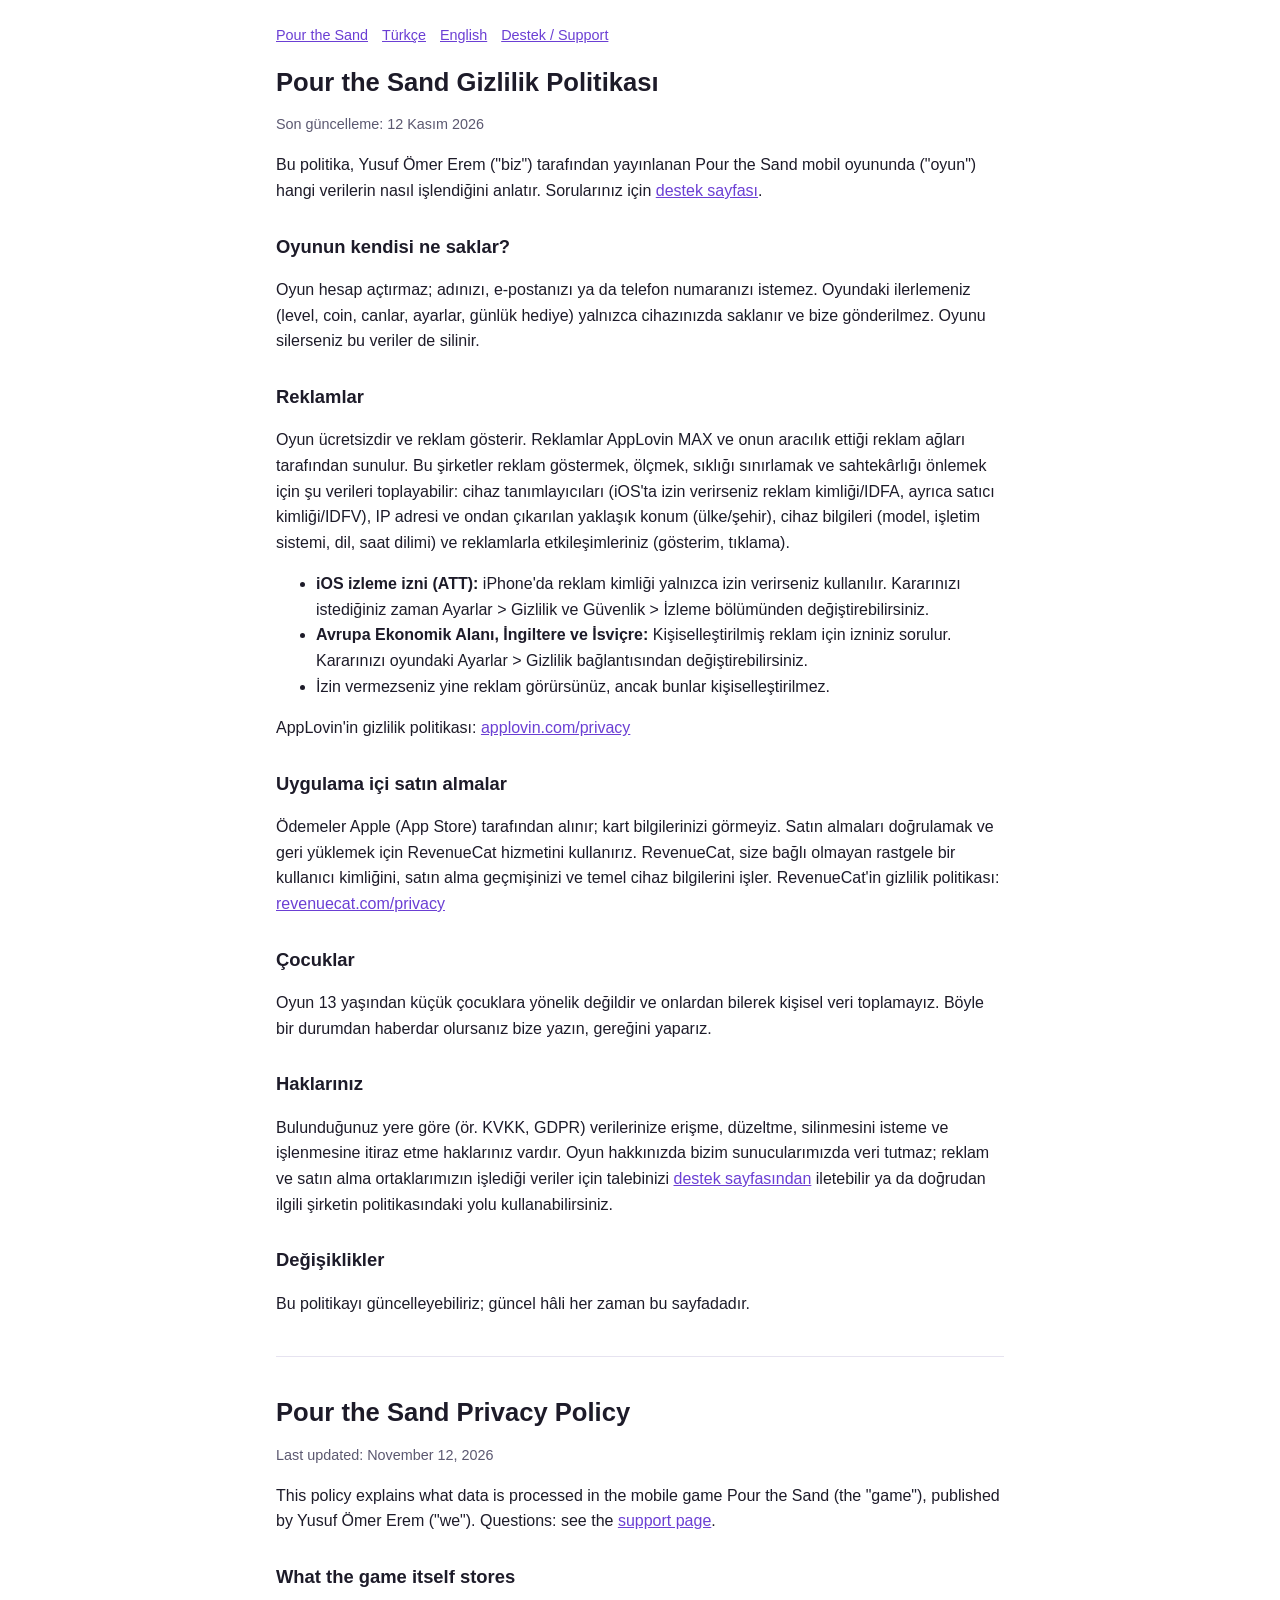
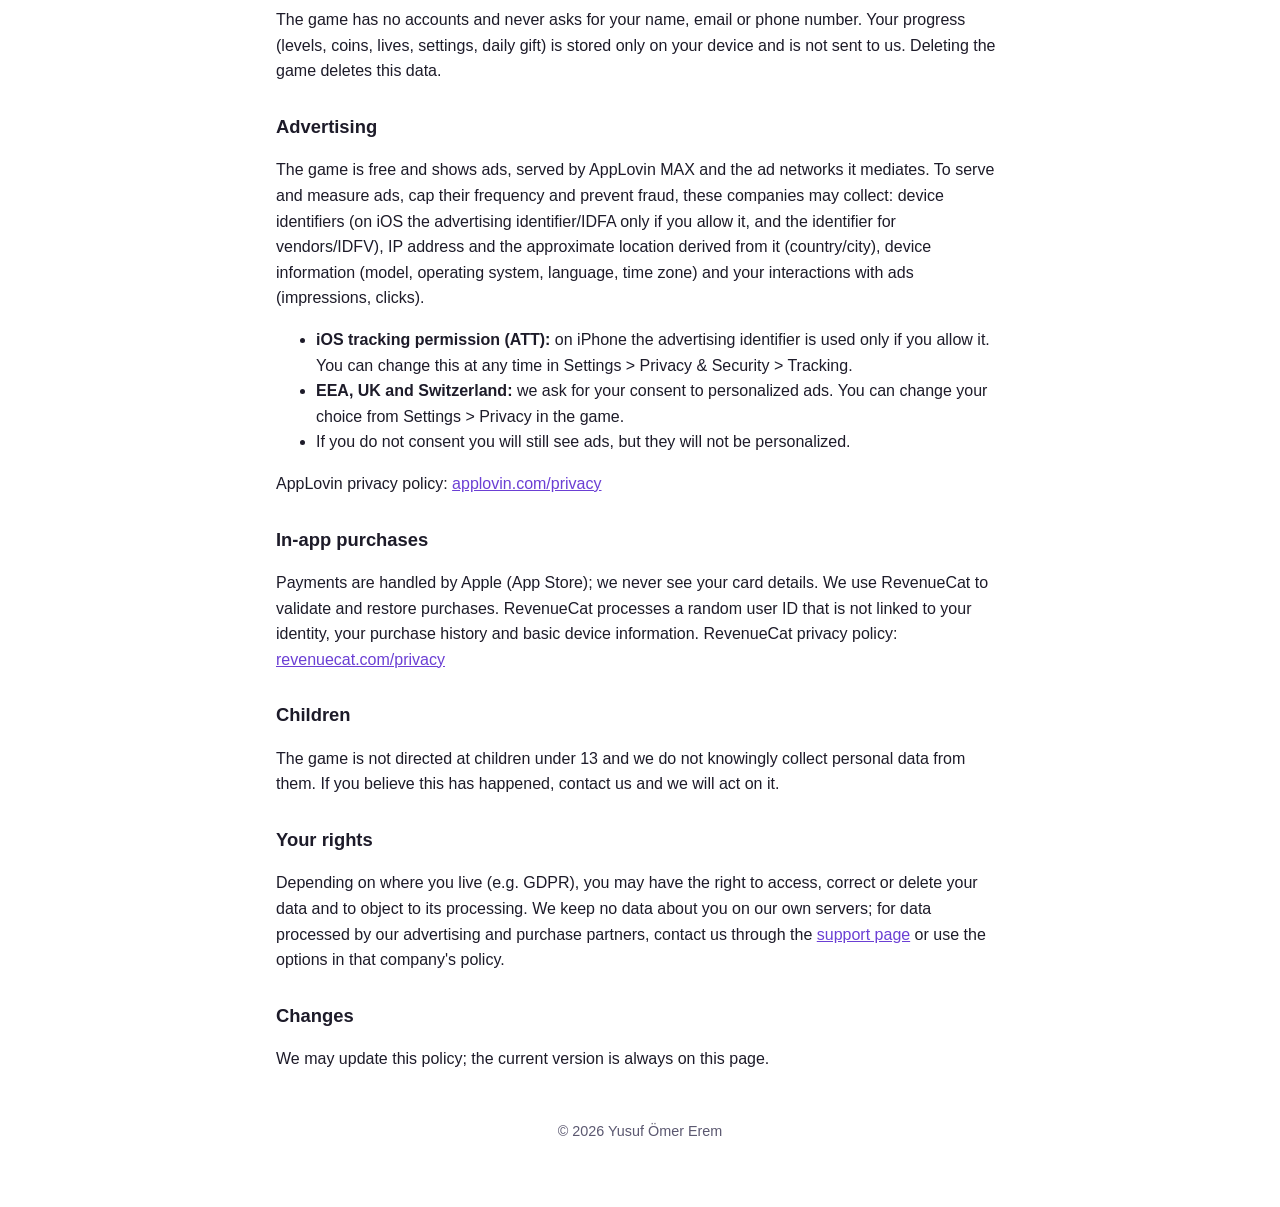
==== privacy/index.html @ 339baf0d "Pour the Sand web sitesi: ana sayfa, gizlilik politikası, destek Co-Authored-By: Claude Opus 5.5 <no" ====
<!doctype html>
<html lang="tr">
<head>
<meta charset="utf-8">
<meta name="viewport" content="width=device-width, initial-scale=1">
<title>Pour the Sand · Gizlilik Politikası / Privacy Policy</title>
<link rel="stylesheet" href="../style.css">
</head>
<body>
<main>
<nav class="muted"><a href="../">Pour the Sand</a><a href="#tr">Türkçe</a><a href="#en">English</a><a href="../support/">Destek / Support</a></nav>

<section id="tr">
<h1>Pour the Sand Gizlilik Politikası</h1>
<p class="muted">Son güncelleme: 12 Kasım 2026</p>

<p>Bu politika, Yusuf Ömer Erem ("biz") tarafından yayınlanan Pour the Sand mobil oyununda ("oyun") hangi verilerin nasıl işlendiğini anlatır. Sorularınız için <a href="../support/">destek sayfası</a>.</p>

<h2>Oyunun kendisi ne saklar?</h2>
<p>Oyun hesap açtırmaz; adınızı, e-postanızı ya da telefon numaranızı istemez. Oyundaki ilerlemeniz (level, coin, canlar, ayarlar, günlük hediye) yalnızca cihazınızda saklanır ve bize gönderilmez. Oyunu silerseniz bu veriler de silinir.</p>

<h2>Reklamlar</h2>
<p>Oyun ücretsizdir ve reklam gösterir. Reklamlar AppLovin MAX ve onun aracılık ettiği reklam ağları tarafından sunulur. Bu şirketler reklam göstermek, ölçmek, sıklığı sınırlamak ve sahtekârlığı önlemek için şu verileri toplayabilir: cihaz tanımlayıcıları (iOS'ta izin verirseniz reklam kimliği/IDFA, ayrıca satıcı kimliği/IDFV), IP adresi ve ondan çıkarılan yaklaşık konum (ülke/şehir), cihaz bilgileri (model, işletim sistemi, dil, saat dilimi) ve reklamlarla etkileşimleriniz (gösterim, tıklama).</p>
<ul>
  <li><strong>iOS izleme izni (ATT):</strong> iPhone'da reklam kimliği yalnızca izin verirseniz kullanılır. Kararınızı istediğiniz zaman Ayarlar &gt; Gizlilik ve Güvenlik &gt; İzleme bölümünden değiştirebilirsiniz.</li>
  <li><strong>Avrupa Ekonomik Alanı, İngiltere ve İsviçre:</strong> Kişiselleştirilmiş reklam için izniniz sorulur. Kararınızı oyundaki Ayarlar &gt; Gizlilik bağlantısından değiştirebilirsiniz.</li>
  <li>İzin vermezseniz yine reklam görürsünüz, ancak bunlar kişiselleştirilmez.</li>
</ul>
<p>AppLovin'in gizlilik politikası: <a href="https://www.applovin.com/privacy/">applovin.com/privacy</a></p>

<h2>Uygulama içi satın almalar</h2>
<p>Ödemeler Apple (App Store) tarafından alınır; kart bilgilerinizi görmeyiz. Satın almaları doğrulamak ve geri yüklemek için RevenueCat hizmetini kullanırız. RevenueCat, size bağlı olmayan rastgele bir kullanıcı kimliğini, satın alma geçmişinizi ve temel cihaz bilgilerini işler. RevenueCat'in gizlilik politikası: <a href="https://www.revenuecat.com/privacy">revenuecat.com/privacy</a></p>

<h2>Çocuklar</h2>
<p>Oyun 13 yaşından küçük çocuklara yönelik değildir ve onlardan bilerek kişisel veri toplamayız. Böyle bir durumdan haberdar olursanız bize yazın, gereğini yaparız.</p>

<h2>Haklarınız</h2>
<p>Bulunduğunuz yere göre (ör. KVKK, GDPR) verilerinize erişme, düzeltme, silinmesini isteme ve işlenmesine itiraz etme haklarınız vardır. Oyun hakkınızda bizim sunucularımızda veri tutmaz; reklam ve satın alma ortaklarımızın işlediği veriler için talebinizi <a href="../support/">destek sayfasından</a> iletebilir ya da doğrudan ilgili şirketin politikasındaki yolu kullanabilirsiniz.</p>

<h2>Değişiklikler</h2>
<p>Bu politikayı güncelleyebiliriz; güncel hâli her zaman bu sayfadadır.</p>
</section>

<hr>

<section id="en" lang="en">
<h1>Pour the Sand Privacy Policy</h1>
<p class="muted">Last updated: November 12, 2026</p>

<p>This policy explains what data is processed in the mobile game Pour the Sand (the "game"), published by Yusuf Ömer Erem ("we"). Questions: see the <a href="../support/">support page</a>.</p>

<h2>What the game itself stores</h2>
<p>The game has no accounts and never asks for your name, email or phone number. Your progress (levels, coins, lives, settings, daily gift) is stored only on your device and is not sent to us. Deleting the game deletes this data.</p>

<h2>Advertising</h2>
<p>The game is free and shows ads, served by AppLovin MAX and the ad networks it mediates. To serve and measure ads, cap their frequency and prevent fraud, these companies may collect: device identifiers (on iOS the advertising identifier/IDFA only if you allow it, and the identifier for vendors/IDFV), IP address and the approximate location derived from it (country/city), device information (model, operating system, language, time zone) and your interactions with ads (impressions, clicks).</p>
<ul>
  <li><strong>iOS tracking permission (ATT):</strong> on iPhone the advertising identifier is used only if you allow it. You can change this at any time in Settings &gt; Privacy &amp; Security &gt; Tracking.</li>
  <li><strong>EEA, UK and Switzerland:</strong> we ask for your consent to personalized ads. You can change your choice from Settings &gt; Privacy in the game.</li>
  <li>If you do not consent you will still see ads, but they will not be personalized.</li>
</ul>
<p>AppLovin privacy policy: <a href="https://www.applovin.com/privacy/">applovin.com/privacy</a></p>

<h2>In-app purchases</h2>
<p>Payments are handled by Apple (App Store); we never see your card details. We use RevenueCat to validate and restore purchases. RevenueCat processes a random user ID that is not linked to your identity, your purchase history and basic device information. RevenueCat privacy policy: <a href="https://www.revenuecat.com/privacy">revenuecat.com/privacy</a></p>

<h2>Children</h2>
<p>The game is not directed at children under 13 and we do not knowingly collect personal data from them. If you believe this has happened, contact us and we will act on it.</p>

<h2>Your rights</h2>
<p>Depending on where you live (e.g. GDPR), you may have the right to access, correct or delete your data and to object to its processing. We keep no data about you on our own servers; for data processed by our advertising and purchase partners, contact us through the <a href="../support/">support page</a> or use the options in that company's policy.</p>

<h2>Changes</h2>
<p>We may update this policy; the current version is always on this page.</p>
</section>
<footer class="muted">© 2026 Yusuf Ömer Erem</footer>
</main>
</body>
</html>
---- style.css ----
:root { --ink:#1d1b29; --muted:#5b5870; --bg:#ffffff; --card:#f6f4fb; --line:#e6e3f0; --accent:#6b3fd4; }
@media (prefers-color-scheme: dark) { :root { --ink:#eeeaf8; --muted:#aaa5c2; --bg:#16141f; --card:#1f1c2b; --line:#2c2840; --accent:#b49cff; } }
* { box-sizing:border-box; }
body { margin:0; background:var(--bg); color:var(--ink); font:16px/1.6 -apple-system, BlinkMacSystemFont, "Segoe UI", Roboto, sans-serif; }
main { max-width:760px; margin:0 auto; padding:24px 16px 64px; }
h1 { font-size:1.6rem; margin:0 0 4px; line-height:1.25; }
h2 { font-size:1.15rem; margin:28px 0 6px; }
a { color:var(--accent); }
.muted { color:var(--muted); font-size:.9rem; }
nav { display:flex; flex-wrap:wrap; gap:6px 14px; margin-bottom:20px; }
hr { border:0; border-top:1px solid var(--line); margin:40px 0; }
.hero { text-align:center; padding:32px 0 8px; }
.hero h1 { font-size:2.2rem; }
.pixels { display:grid; grid-template-columns:repeat(8, 18px); gap:3px; justify-content:center; margin:0 auto 20px; }
.pixels span { width:18px; height:18px; border-radius:4px; }
.cards { display:grid; grid-template-columns:repeat(auto-fit, minmax(220px, 1fr)); gap:12px; margin-top:28px; }
.card { display:block; padding:16px 18px; background:var(--card); border:1px solid var(--line); border-radius:14px; text-decoration:none; color:var(--ink); }
.card strong { display:block; color:var(--accent); }
.button { display:inline-block; padding:10px 18px; border-radius:999px; background:var(--accent); color:#fff; text-decoration:none; font-weight:600; }
@media (prefers-color-scheme: dark) { .button { color:#16141f; } }
footer { margin-top:48px; text-align:center; }
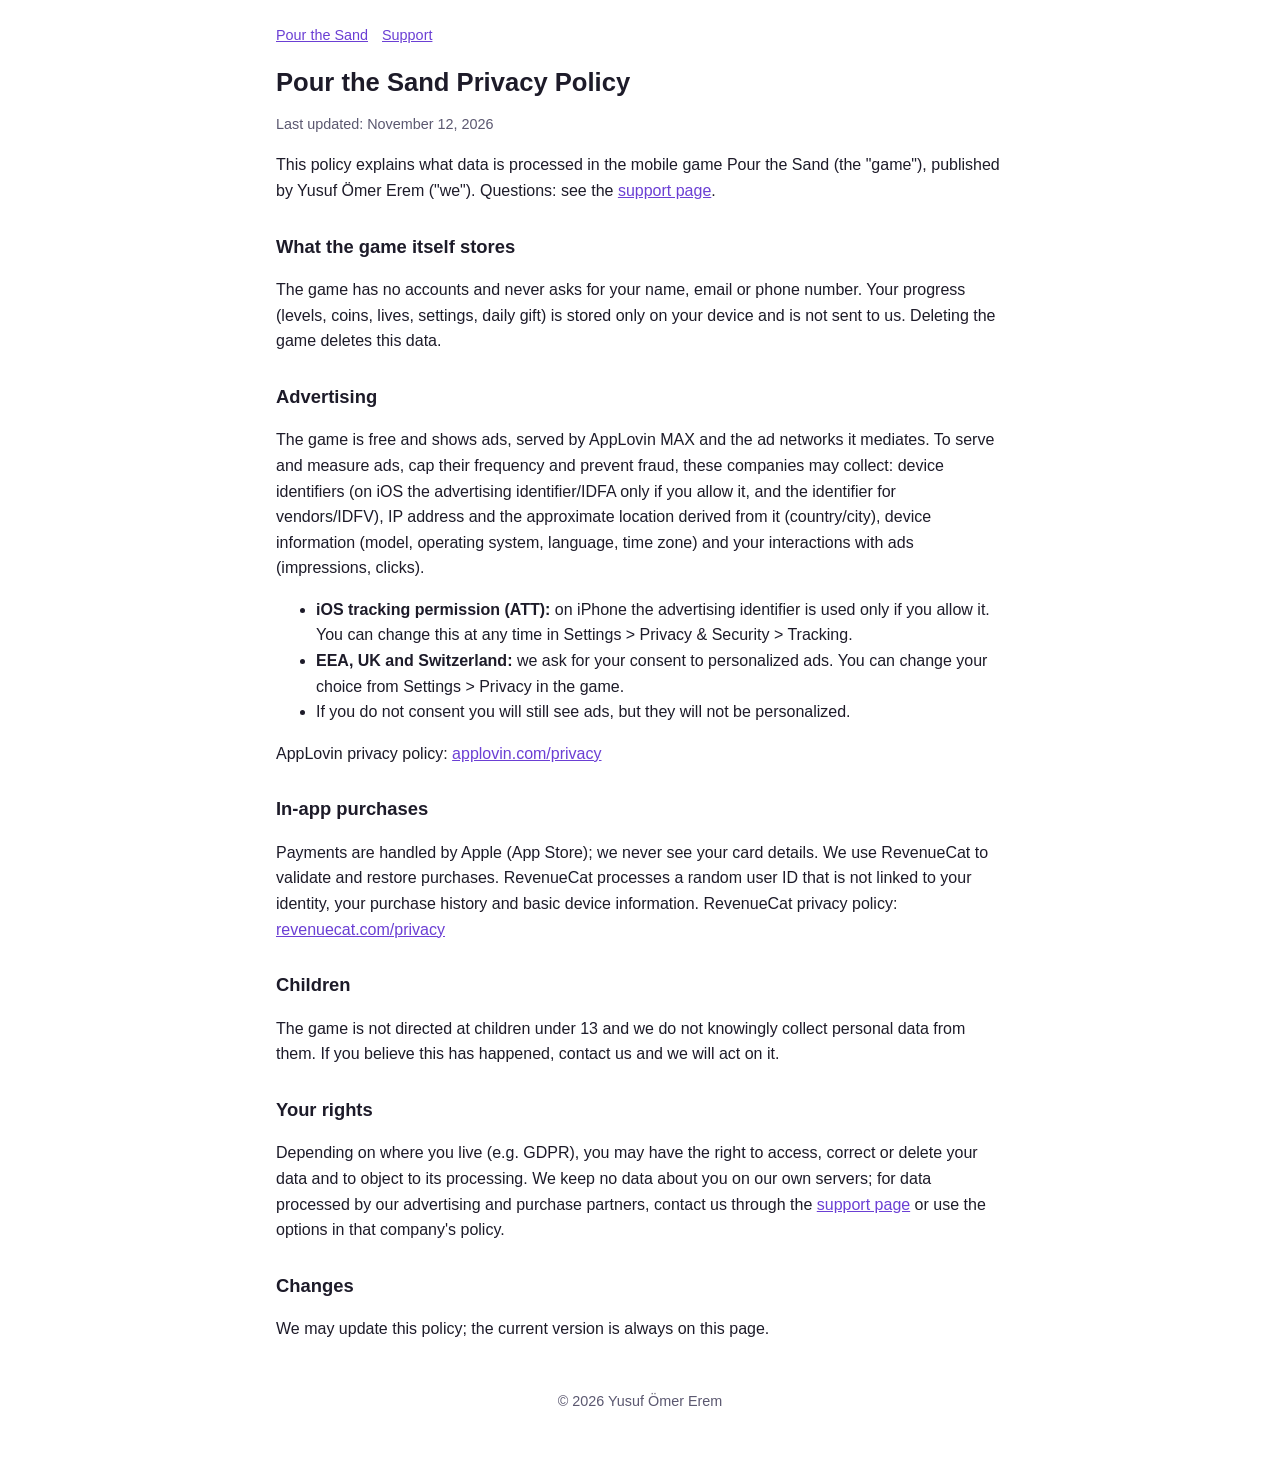
==== commit 7959c981: "Siteyi yalnız İngilizce yap Co-Authored-By: Claude Opus 5.5 <noreply@anthropic.com> Claude-Session: " ====
--- a/privacy/index.html
+++ b/privacy/index.html
@@ -1,49 +1,16 @@
 <!doctype html>
-<html lang="tr">
+<html lang="en">
 <head>
 <meta charset="utf-8">
 <meta name="viewport" content="width=device-width, initial-scale=1">
-<title>Pour the Sand · Gizlilik Politikası / Privacy Policy</title>
+<title>Pour the Sand · Privacy Policy</title>
 <link rel="stylesheet" href="../style.css">
 </head>
 <body>
 <main>
-<nav class="muted"><a href="../">Pour the Sand</a><a href="#tr">Türkçe</a><a href="#en">English</a><a href="../support/">Destek / Support</a></nav>
+<nav class="muted"><a href="../">Pour the Sand</a><a href="../support/">Support</a></nav>
 
-<section id="tr">
-<h1>Pour the Sand Gizlilik Politikası</h1>
-<p class="muted">Son güncelleme: 12 Kasım 2026</p>
-
-<p>Bu politika, Yusuf Ömer Erem ("biz") tarafından yayınlanan Pour the Sand mobil oyununda ("oyun") hangi verilerin nasıl işlendiğini anlatır. Sorularınız için <a href="../support/">destek sayfası</a>.</p>
-
-<h2>Oyunun kendisi ne saklar?</h2>
-<p>Oyun hesap açtırmaz; adınızı, e-postanızı ya da telefon numaranızı istemez. Oyundaki ilerlemeniz (level, coin, canlar, ayarlar, günlük hediye) yalnızca cihazınızda saklanır ve bize gönderilmez. Oyunu silerseniz bu veriler de silinir.</p>
-
-<h2>Reklamlar</h2>
-<p>Oyun ücretsizdir ve reklam gösterir. Reklamlar AppLovin MAX ve onun aracılık ettiği reklam ağları tarafından sunulur. Bu şirketler reklam göstermek, ölçmek, sıklığı sınırlamak ve sahtekârlığı önlemek için şu verileri toplayabilir: cihaz tanımlayıcıları (iOS'ta izin verirseniz reklam kimliği/IDFA, ayrıca satıcı kimliği/IDFV), IP adresi ve ondan çıkarılan yaklaşık konum (ülke/şehir), cihaz bilgileri (model, işletim sistemi, dil, saat dilimi) ve reklamlarla etkileşimleriniz (gösterim, tıklama).</p>
-<ul>
-  <li><strong>iOS izleme izni (ATT):</strong> iPhone'da reklam kimliği yalnızca izin verirseniz kullanılır. Kararınızı istediğiniz zaman Ayarlar &gt; Gizlilik ve Güvenlik &gt; İzleme bölümünden değiştirebilirsiniz.</li>
-  <li><strong>Avrupa Ekonomik Alanı, İngiltere ve İsviçre:</strong> Kişiselleştirilmiş reklam için izniniz sorulur. Kararınızı oyundaki Ayarlar &gt; Gizlilik bağlantısından değiştirebilirsiniz.</li>
-  <li>İzin vermezseniz yine reklam görürsünüz, ancak bunlar kişiselleştirilmez.</li>
-</ul>
-<p>AppLovin'in gizlilik politikası: <a href="https://www.applovin.com/privacy/">applovin.com/privacy</a></p>
-
-<h2>Uygulama içi satın almalar</h2>
-<p>Ödemeler Apple (App Store) tarafından alınır; kart bilgilerinizi görmeyiz. Satın almaları doğrulamak ve geri yüklemek için RevenueCat hizmetini kullanırız. RevenueCat, size bağlı olmayan rastgele bir kullanıcı kimliğini, satın alma geçmişinizi ve temel cihaz bilgilerini işler. RevenueCat'in gizlilik politikası: <a href="https://www.revenuecat.com/privacy">revenuecat.com/privacy</a></p>
-
-<h2>Çocuklar</h2>
-<p>Oyun 13 yaşından küçük çocuklara yönelik değildir ve onlardan bilerek kişisel veri toplamayız. Böyle bir durumdan haberdar olursanız bize yazın, gereğini yaparız.</p>
-
-<h2>Haklarınız</h2>
-<p>Bulunduğunuz yere göre (ör. KVKK, GDPR) verilerinize erişme, düzeltme, silinmesini isteme ve işlenmesine itiraz etme haklarınız vardır. Oyun hakkınızda bizim sunucularımızda veri tutmaz; reklam ve satın alma ortaklarımızın işlediği veriler için talebinizi <a href="../support/">destek sayfasından</a> iletebilir ya da doğrudan ilgili şirketin politikasındaki yolu kullanabilirsiniz.</p>
-
-<h2>Değişiklikler</h2>
-<p>Bu politikayı güncelleyebiliriz; güncel hâli her zaman bu sayfadadır.</p>
-</section>
-
-<hr>
-
-<section id="en" lang="en">
+<section>
 <h1>Pour the Sand Privacy Policy</h1>
 <p class="muted">Last updated: November 12, 2026</p>
 
